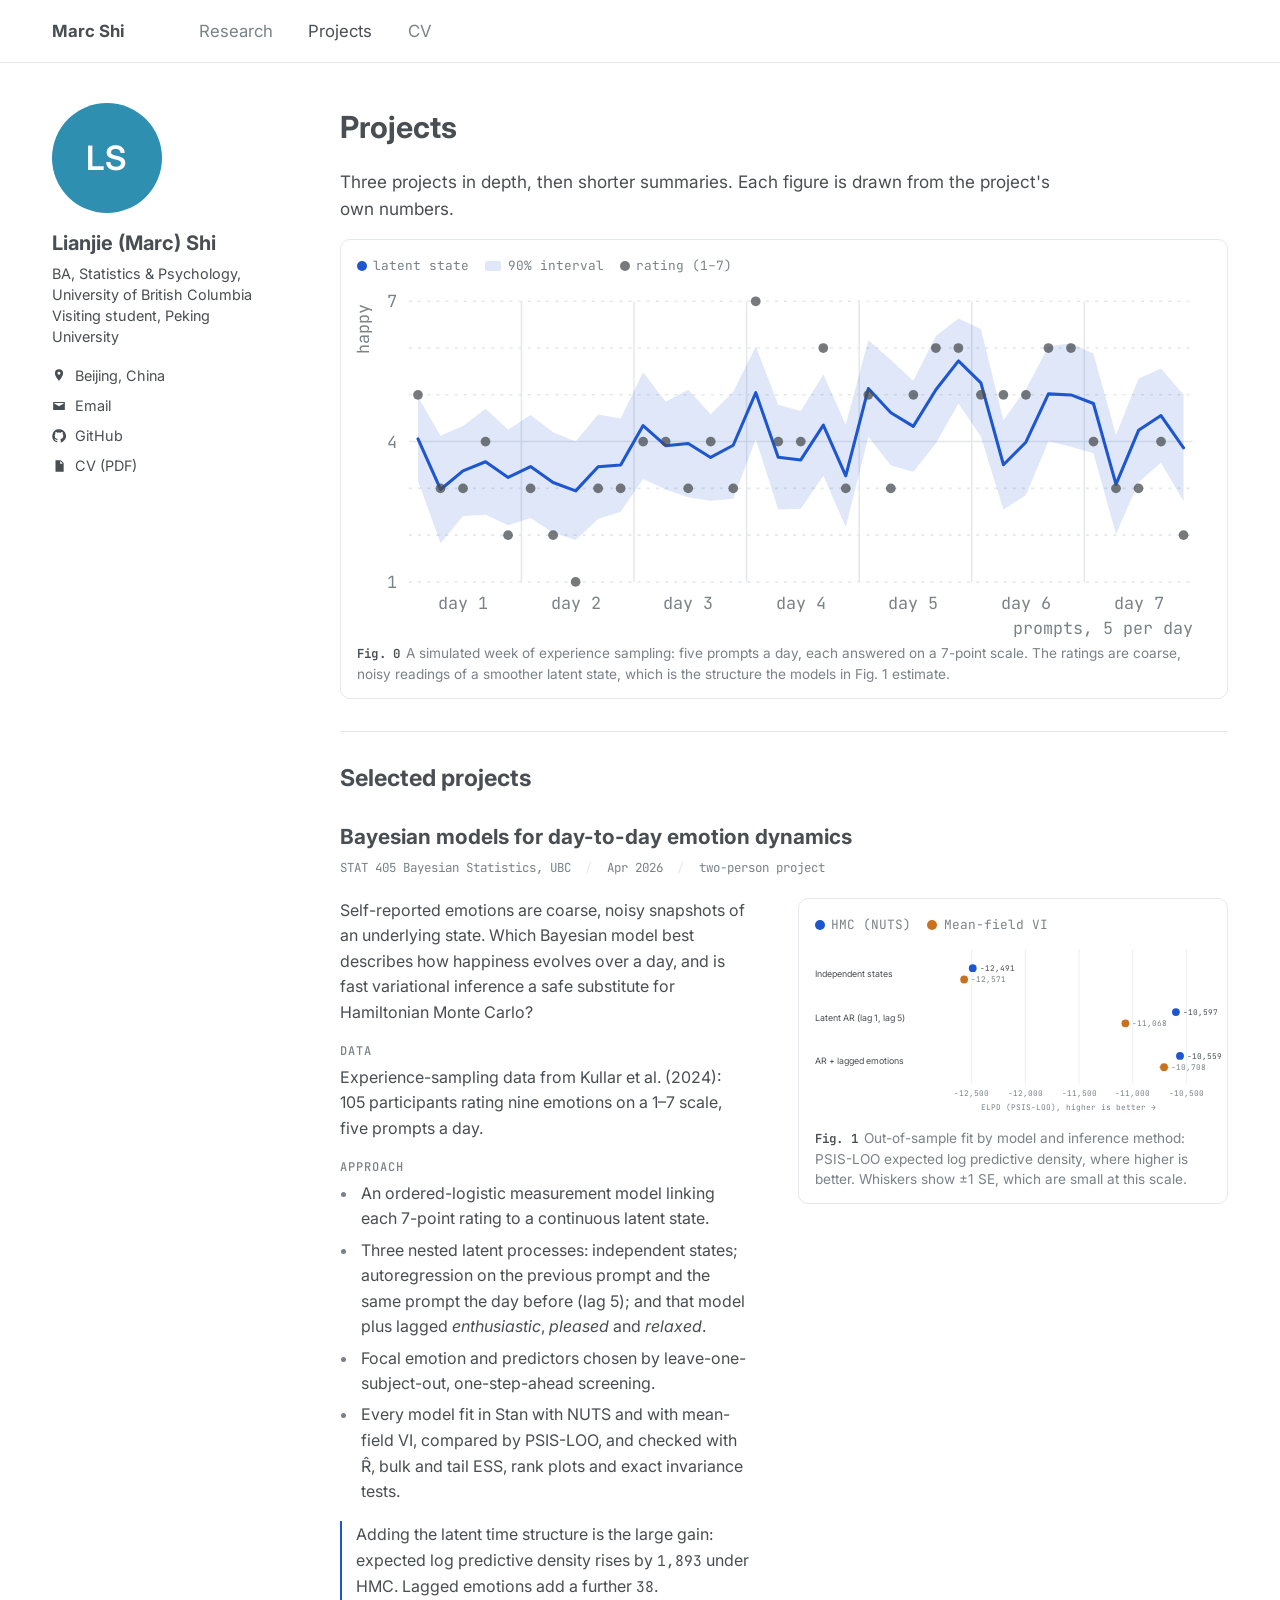
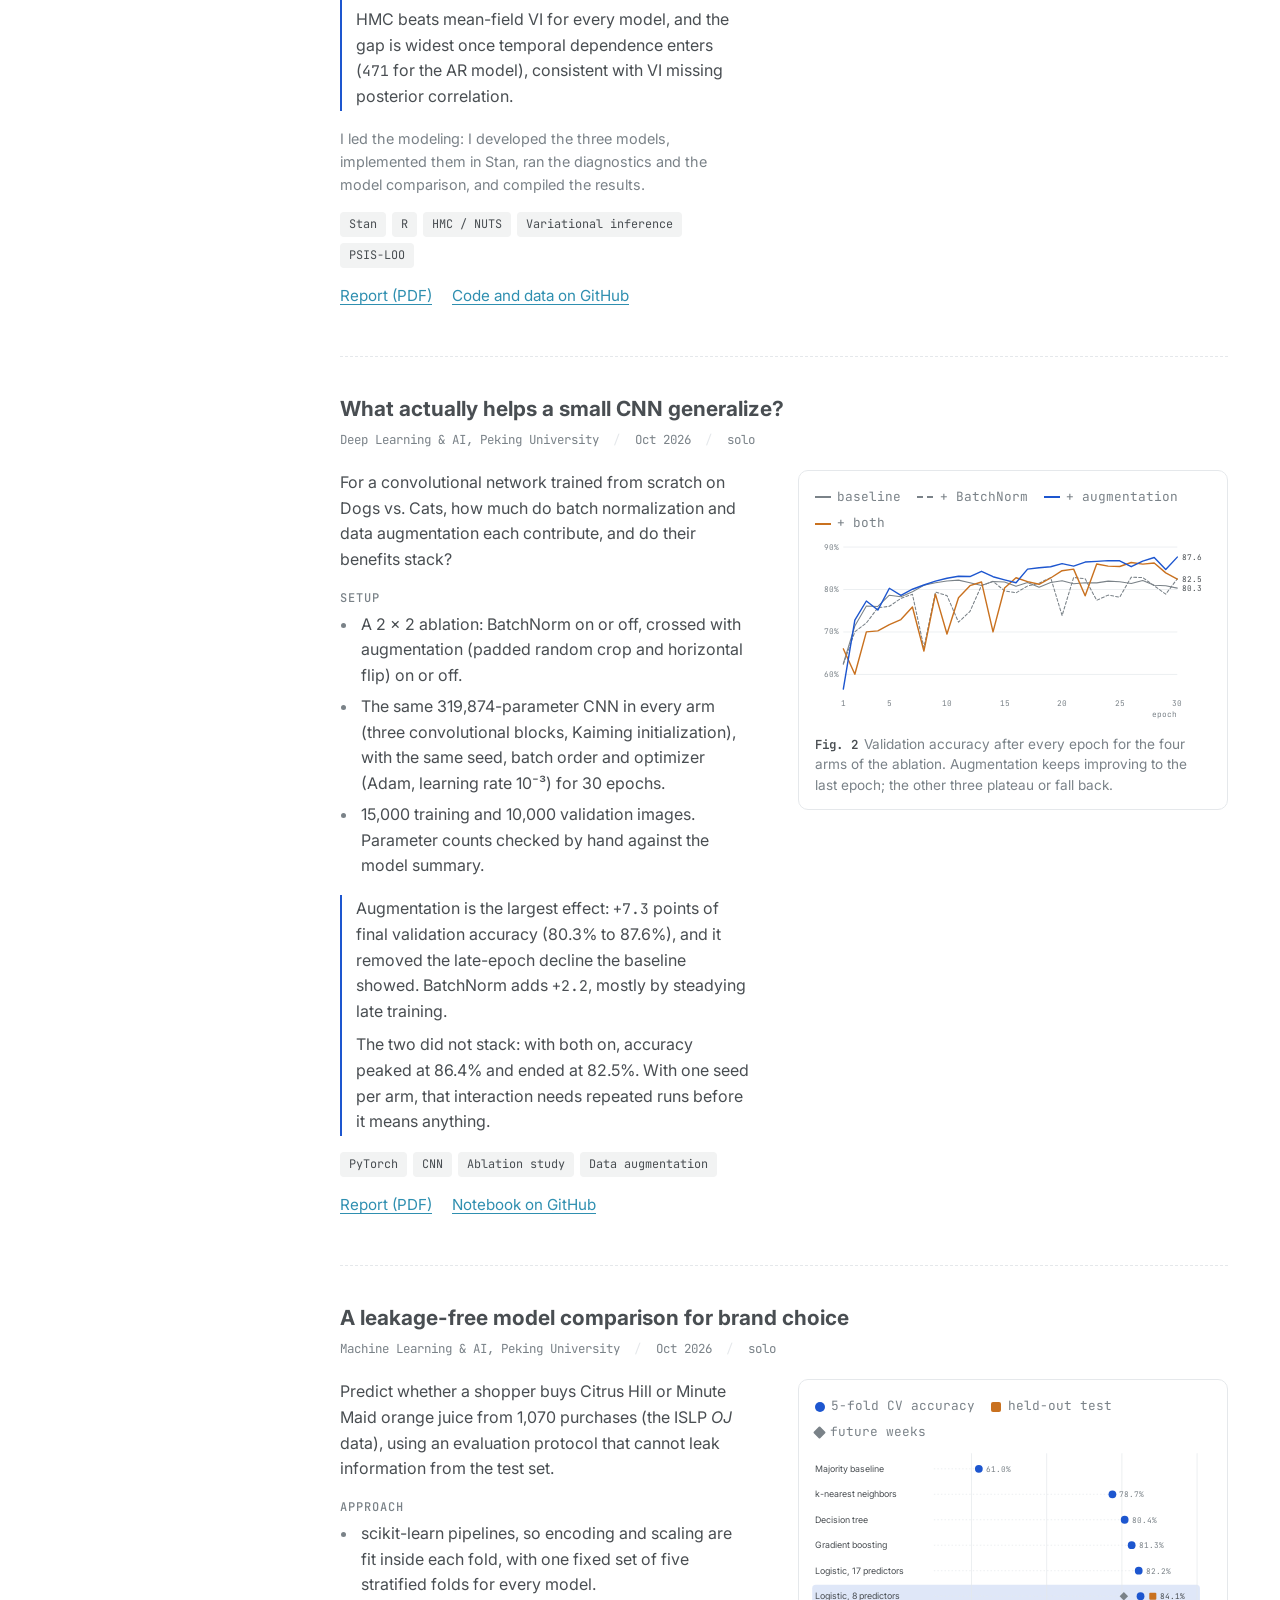
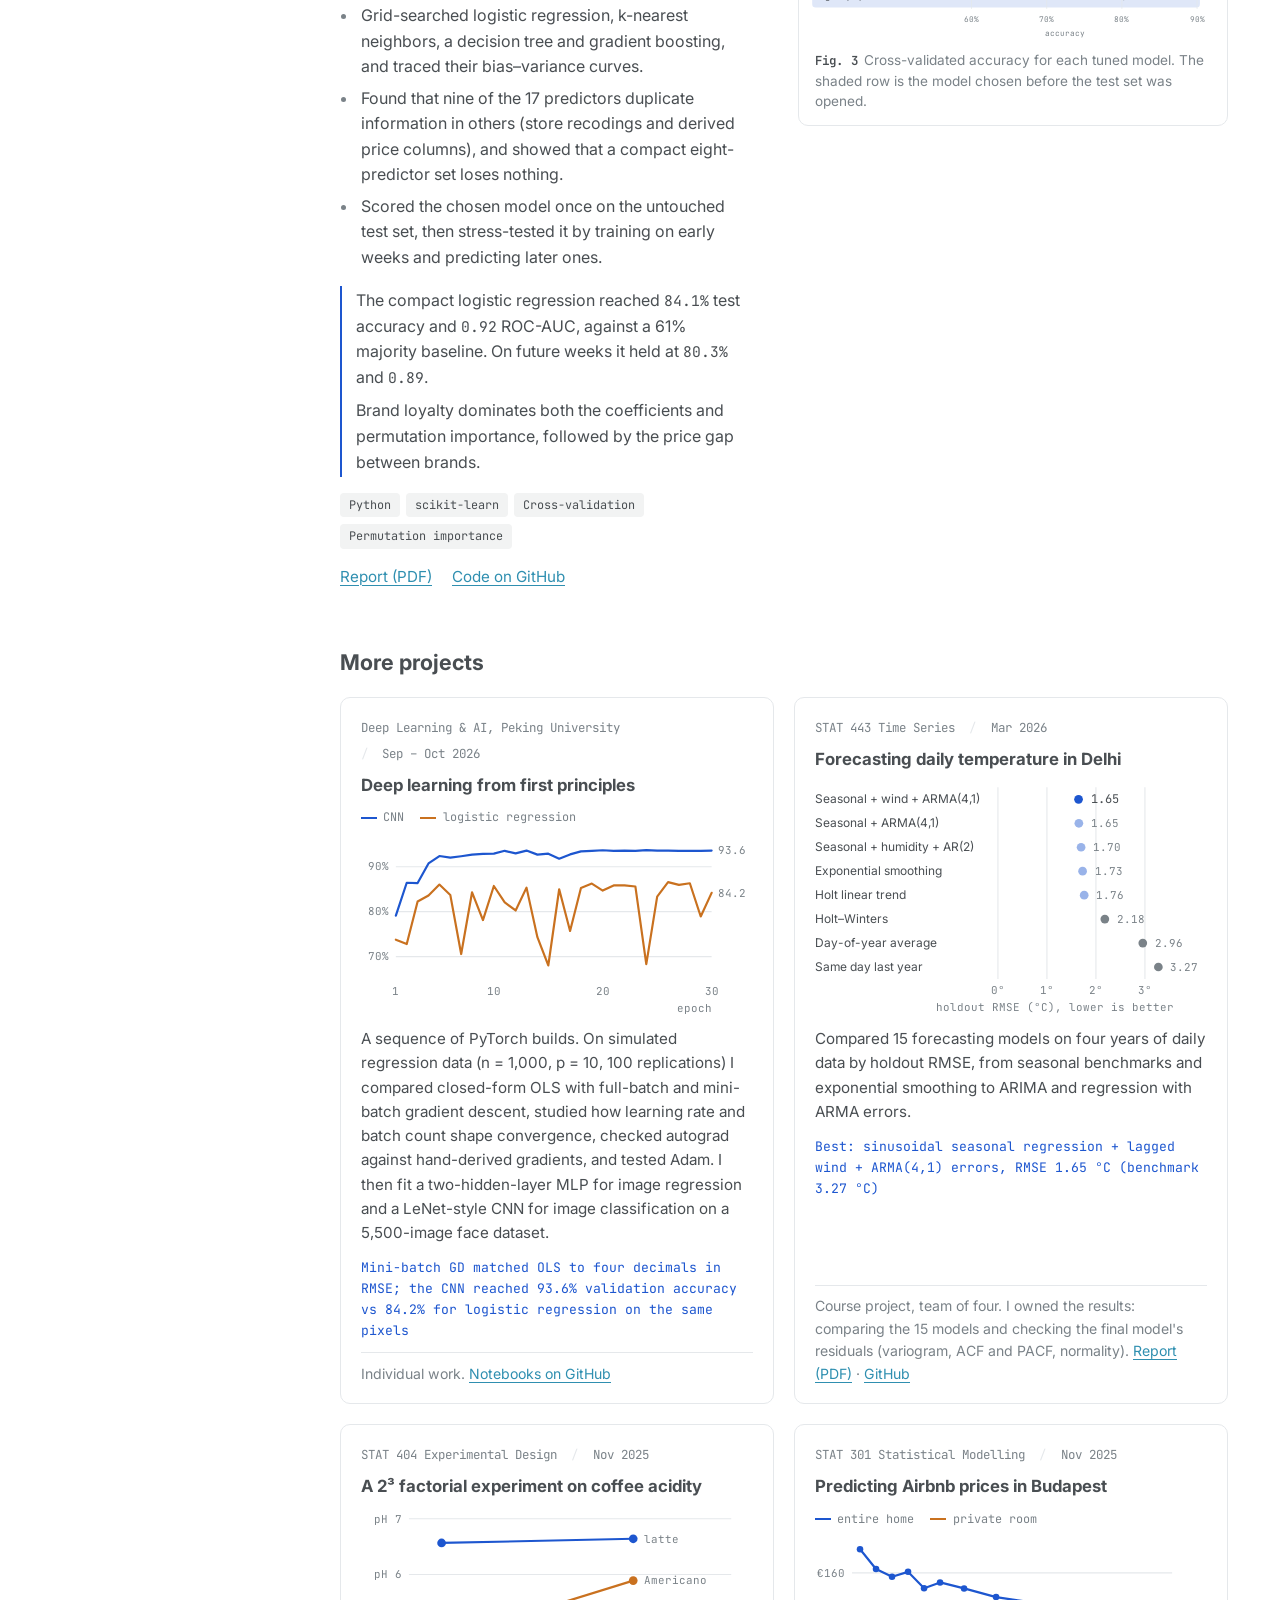
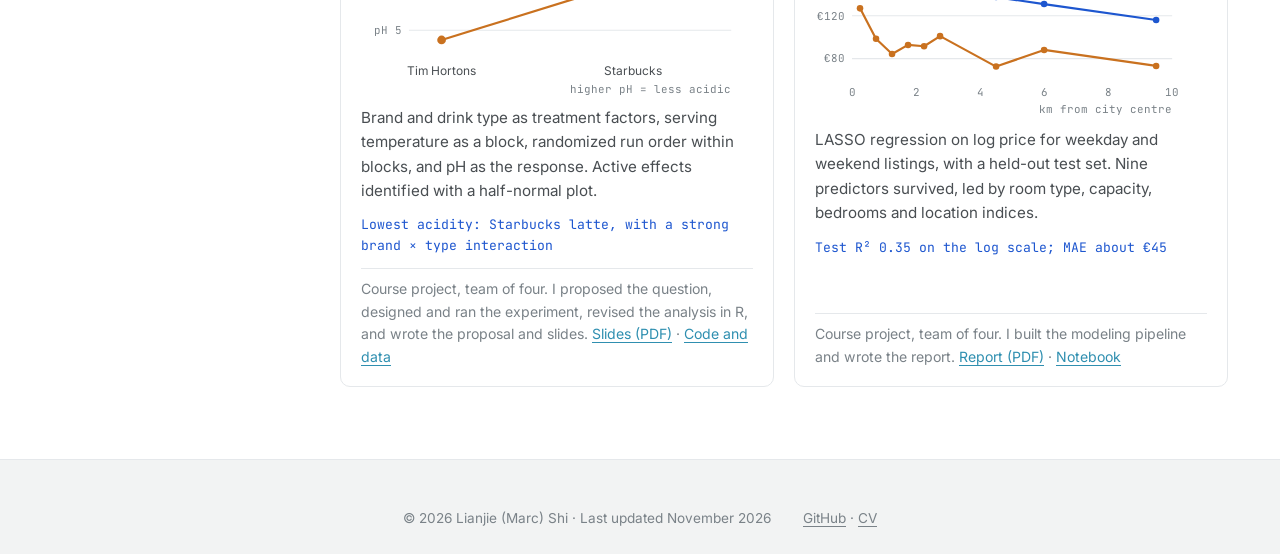
==== projects.html @ ced57802 "Restyle site: AcademicPages layout with sidebar, separate research and projects pages" ====
<!doctype html>
<html lang="en">
<head>
<meta charset="utf-8">
<meta name="viewport" content="width=device-width, initial-scale=1, viewport-fit=cover">
<title>Projects · Lianjie (Marc) Shi</title>
<meta name="description" content="Lianjie (Marc) Shi — statistics and psychology graduate (UBC). Bayesian and latent-variable models for noisy human data, time series, and machine learning.">
<link rel="preconnect" href="https://fonts.googleapis.com">
<link rel="preconnect" href="https://fonts.gstatic.com" crossorigin>
<link rel="stylesheet" href="https://fonts.googleapis.com/css2?family=Inter:wght@400;500;600;700&family=JetBrains+Mono:wght@400;500&display=swap">
<link rel="stylesheet" href="assets/style.css">
</head>
<body>
<header class="masthead"><div class="in"><a class="site" href="index.html">Marc Shi</a><nav aria-label="Pages"><a href="research.html">Research</a><a href="projects.html" aria-current="page">Projects</a><a href="Shi_Lianjie_CV.pdf">CV</a></nav></div></header>
<div class="layout">
  <aside class="sidebar" aria-label="About Marc">
      <div class="avatar" aria-hidden="true">LS</div>
      <p class="name">Lianjie (Marc) Shi</p>
      <p class="role">BA, Statistics &amp; Psychology, University of British Columbia<br>Visiting student, Peking University</p>
      <ul>
        <li><svg viewBox="0 0 24 24"><path d="M12 2a7 7 0 0 0-7 7c0 5.25 7 13 7 13s7-7.75 7-13a7 7 0 0 0-7-7zm0 9.5A2.5 2.5 0 1 1 12 6.5a2.5 2.5 0 0 1 0 5z"/></svg><span>Beijing, China</span></li>
        <li><svg viewBox="0 0 24 24"><path d="M2 5h20v14H2zm2 2v.5l8 5 8-5V7z"/></svg><a href="mailto:lianjie.marc.shi@outlook.com">Email</a></li>
        <li><svg viewBox="0 0 24 24"><path d="M12 .5a11.5 11.5 0 0 0-3.64 22.4c.58.1.79-.25.79-.56v-2c-3.2.7-3.88-1.38-3.88-1.38-.53-1.33-1.28-1.69-1.28-1.69-1.05-.72.08-.7.08-.7 1.16.08 1.77 1.19 1.77 1.19 1.03 1.76 2.7 1.25 3.36.96.1-.75.4-1.25.73-1.54-2.56-.29-5.25-1.28-5.25-5.68 0-1.26.45-2.28 1.19-3.09-.12-.29-.52-1.46.11-3.05 0 0 .97-.31 3.17 1.18a11 11 0 0 1 5.77 0c2.2-1.49 3.17-1.18 3.17-1.18.63 1.59.23 2.76.11 3.05.74.81 1.19 1.83 1.19 3.09 0 4.41-2.69 5.38-5.26 5.67.41.36.78 1.06.78 2.14v3.17c0 .31.21.67.8.56A11.5 11.5 0 0 0 12 .5z"/></svg><a href="https://github.com/Marclianjie" target="_blank" rel="noopener">GitHub</a></li>
        <li><svg viewBox="0 0 24 24"><path d="M6 2h9l5 5v15H6zm8 1.5V8h4.5zM8 12h8v1.5H8zm0 3h8v1.5H8zm0 3h5v1.5H8z"/></svg><a href="Shi_Lianjie_CV.pdf" target="_blank" rel="noopener">CV (PDF)</a></li>
      </ul>
    </aside>
  <main>
    <h1 class="page">Projects</h1>
    <div class="prose"><p>Three projects in depth, then shorter summaries. Each figure is drawn from the project's own numbers.</p></div>
    <figure class="fig" aria-labelledby="fig0-cap">
      <div class="legend" aria-hidden="true">
        <span><i class="sw a"></i>latent state</span>
        <span><i class="sw band"></i>90% interval</span>
        <span><i class="sw" style="background:var(--ink);opacity:.75"></i>rating (1–7)</span>
      </div>
      <svg id="fig0" viewBox="0 0 560 230" role="img" aria-label="Simulated latent emotion trajectory over seven days with five prompts per day, with ordinal ratings shown as dots."></svg>
      <figcaption id="fig0-cap"><b>Fig. 0</b>A simulated week of experience sampling: five prompts a day, each answered on a 7-point scale. The ratings are coarse, noisy readings of a smoother latent state, which is the structure the models in Fig. 1 estimate.</figcaption>
    </figure>
<section id="projects" aria-labelledby="projects-h">
    <div class="sec-head"><h2 id="projects-h">Selected projects</h2></div>

    <!-- Fig 1 -->
    <article class="plate" aria-labelledby="p1">
      <div class="plate-head">
        <h3 id="p1">Bayesian models for day-to-day emotion dynamics</h3>
        <div class="meta"><span>STAT 405 Bayesian Statistics, UBC</span><span>Apr 2026</span><span>two-person project</span></div>
      </div>
      <div class="plate-body">
        <div class="plate-text">
          <p>Self-reported emotions are coarse, noisy snapshots of an underlying state. Which Bayesian model best describes how happiness evolves over a day, and is fast variational inference a safe substitute for Hamiltonian Monte Carlo?</p>
          <div>
            <h4>Data</h4>
            <p>Experience-sampling data from Kullar et al. (2024): 105 participants rating nine emotions on a 1–7 scale, five prompts a day.</p>
          </div>
          <div>
            <h4>Approach</h4>
            <ul>
              <li>An ordered-logistic measurement model linking each 7-point rating to a continuous latent state.</li>
              <li>Three nested latent processes: independent states; autoregression on the previous prompt and the same prompt the day before (lag 5); and that model plus lagged <i>enthusiastic</i>, <i>pleased</i> and <i>relaxed</i>.</li>
              <li>Focal emotion and predictors chosen by leave-one-subject-out, one-step-ahead screening.</li>
              <li>Every model fit in Stan with NUTS and with mean-field VI, compared by PSIS-LOO, and checked with R̂, bulk and tail ESS, rank plots and exact invariance tests.</li>
            </ul>
          </div>
          <div class="finding">
            <p>Adding the latent time structure is the large gain: expected log predictive density rises by <span class="num">1,893</span> under HMC. Lagged emotions add a further <span class="num">38</span>.</p>
            <p>HMC beats mean-field VI for every model, and the gap is widest once temporal dependence enters (<span class="num">471</span> for the AR model), consistent with VI missing posterior correlation.</p>
          </div>
          <p class="small muted">I led the modeling: I developed the three models, implemented them in Stan, ran the diagnostics and the model comparison, and compiled the results.</p>
          <div class="tags"><span class="tag">Stan</span><span class="tag">R</span><span class="tag">HMC / NUTS</span><span class="tag">Variational inference</span><span class="tag">PSIS-LOO</span></div>
          <div class="plate-links"><a href="reports/bayesian-emotion-dynamics.pdf" target="_blank" rel="noopener">Report (PDF)</a><a href="https://github.com/Marclianjie/data-science-portfolio/tree/main/bayesian-emotion-dynamics" target="_blank" rel="noopener">Code and data on GitHub</a></div>
        </div>
        <figure class="fig" aria-labelledby="fig1-cap">
          <div class="legend" aria-hidden="true"><span><i class="sw a"></i>HMC (NUTS)</span><span><i class="sw b"></i>Mean-field VI</span></div>
          <svg id="fig1" viewBox="0 0 560 250" role="img" aria-label="Dot plot of ELPD for three models under HMC and VI."></svg>
          <figcaption id="fig1-cap"><b>Fig. 1</b>Out-of-sample fit by model and inference method: PSIS-LOO expected log predictive density, where higher is better. Whiskers show ±1 SE, which are small at this scale.</figcaption>
        </figure>
      </div>
    </article>

    <!-- Fig 2 -->
    <article class="plate" aria-labelledby="p2">
      <div class="plate-head">
        <h3 id="p2">What actually helps a small CNN generalize?</h3>
        <div class="meta"><span>Deep Learning &amp; AI, Peking University</span><span>Oct 2026</span><span>solo</span></div>
      </div>
      <div class="plate-body">
        <div class="plate-text">
          <p>For a convolutional network trained from scratch on Dogs vs. Cats, how much do batch normalization and data augmentation each contribute, and do their benefits stack?</p>
          <div>
            <h4>Setup</h4>
            <ul>
              <li>A 2 × 2 ablation: BatchNorm on or off, crossed with augmentation (padded random crop and horizontal flip) on or off.</li>
              <li>The same 319,874-parameter CNN in every arm (three convolutional blocks, Kaiming initialization), with the same seed, batch order and optimizer (Adam, learning rate 10⁻³) for 30 epochs.</li>
              <li>15,000 training and 10,000 validation images. Parameter counts checked by hand against the model summary.</li>
            </ul>
          </div>
          <div class="finding">
            <p>Augmentation is the largest effect: <span class="num">+7.3</span> points of final validation accuracy (80.3% to 87.6%), and it removed the late-epoch decline the baseline showed. BatchNorm adds <span class="num">+2.2</span>, mostly by steadying late training.</p>
            <p>The two did not stack: with both on, accuracy peaked at 86.4% and ended at 82.5%. With one seed per arm, that interaction needs repeated runs before it means anything.</p>
          </div>
          <div class="tags"><span class="tag">PyTorch</span><span class="tag">CNN</span><span class="tag">Ablation study</span><span class="tag">Data augmentation</span></div>
          <div class="plate-links"><a href="reports/cnn-ablation.pdf" target="_blank" rel="noopener">Report (PDF)</a><a href="https://github.com/Marclianjie/data-science-portfolio/tree/main/cnn-ablation-dogs-vs-cats" target="_blank" rel="noopener">Notebook on GitHub</a></div>
        </div>
        <figure class="fig" aria-labelledby="fig2-cap">
          <div class="legend" aria-hidden="true"><span><i class="sw ln m"></i>baseline</span><span><i class="sw ln md"></i>+ BatchNorm</span><span><i class="sw ln"></i>+ augmentation</span><span><i class="sw ln b"></i>+ both</span></div>
          <svg id="fig2" viewBox="0 0 560 260" role="img" aria-label="Validation accuracy by epoch for four CNN configurations over 30 epochs."></svg>
          <figcaption id="fig2-cap"><b>Fig. 2</b>Validation accuracy after every epoch for the four arms of the ablation. Augmentation keeps improving to the last epoch; the other three plateau or fall back.</figcaption>
        </figure>
      </div>
    </article>

    <!-- Fig 3 -->
    <article class="plate" aria-labelledby="p3">
      <div class="plate-head">
        <h3 id="p3">A leakage-free model comparison for brand choice</h3>
        <div class="meta"><span>Machine Learning &amp; AI, Peking University</span><span>Oct 2026</span><span>solo</span></div>
      </div>
      <div class="plate-body">
        <div class="plate-text">
          <p>Predict whether a shopper buys Citrus Hill or Minute Maid orange juice from 1,070 purchases (the ISLP <i>OJ</i> data), using an evaluation protocol that cannot leak information from the test set.</p>
          <div>
            <h4>Approach</h4>
            <ul>
              <li>scikit-learn pipelines, so encoding and scaling are fit inside each fold, with one fixed set of five stratified folds for every model.</li>
              <li>Grid-searched logistic regression, k-nearest neighbors, a decision tree and gradient boosting, and traced their bias–variance curves.</li>
              <li>Found that nine of the 17 predictors duplicate information in others (store recodings and derived price columns), and showed that a compact eight-predictor set loses nothing.</li>
              <li>Scored the chosen model once on the untouched test set, then stress-tested it by training on early weeks and predicting later ones.</li>
            </ul>
          </div>
          <div class="finding">
            <p>The compact logistic regression reached <span class="num">84.1%</span> test accuracy and <span class="num">0.92</span> ROC-AUC, against a 61% majority baseline. On future weeks it held at <span class="num">80.3%</span> and <span class="num">0.89</span>.</p>
            <p>Brand loyalty dominates both the coefficients and permutation importance, followed by the price gap between brands.</p>
          </div>
          <div class="tags"><span class="tag">Python</span><span class="tag">scikit-learn</span><span class="tag">Cross-validation</span><span class="tag">Permutation importance</span></div>
          <div class="plate-links"><a href="reports/oj-brand-choice-report.pdf" target="_blank" rel="noopener">Report (PDF)</a><a href="https://github.com/Marclianjie/data-science-portfolio/tree/main/oj-brand-choice" target="_blank" rel="noopener">Code on GitHub</a></div>
        </div>
        <figure class="fig" aria-labelledby="fig3-cap">
          <div class="legend" aria-hidden="true"><span><i class="sw a"></i>5-fold CV accuracy</span><span><i class="sw sq"></i>held-out test</span><span><i class="sw dia"></i>future weeks</span></div>
          <svg id="fig3" viewBox="0 0 560 270" role="img" aria-label="Cross-validated accuracy of six models with test and future-week accuracy for the selected model."></svg>
          <figcaption id="fig3-cap"><b>Fig. 3</b>Cross-validated accuracy for each tuned model. The shaded row is the model chosen before the test set was opened.</figcaption>
        </figure>
      </div>
    </article>

    <h3 style="font-size:1.35rem;margin:0.5rem 0 1.1rem">More projects</h3>
    <div class="cards">
      <article class="card">
        <div class="meta" style="margin-top:0"><span>Deep Learning &amp; AI, Peking University</span><span>Sep – Oct 2026</span></div>
        <h3>Deep learning from first principles</h3>
        <figure aria-label="Validation accuracy by epoch: CNN versus logistic regression">
          <div class="legend" aria-hidden="true"><span><i class="sw ln"></i>CNN</span><span><i class="sw ln b"></i>logistic regression</span></div>
          <svg id="mini-dl" viewBox="0 0 360 170" role="img" aria-label="CNN validation accuracy rises to about 93.6 percent; logistic regression fluctuates around 80 to 86 percent."></svg>
        </figure>
        <p>A sequence of PyTorch builds. On simulated regression data (n = 1,000, p = 10, 100 replications) I compared closed-form OLS with full-batch and mini-batch gradient descent, studied how learning rate and batch count shape convergence, checked autograd against hand-derived gradients, and tested Adam. I then fit a two-hidden-layer MLP for image regression and a LeNet-style CNN for image classification on a 5,500-image face dataset.</p>
        <p class="stat">Mini-batch GD matched OLS to four decimals in RMSE; the CNN reached 93.6% validation accuracy vs 84.2% for logistic regression on the same pixels</p>
        <p class="role">Individual work. <a href="https://github.com/Marclianjie/data-science-portfolio/tree/main/deep-learning-foundations" target="_blank" rel="noopener">Notebooks on GitHub</a></p>
      </article>
      <article class="card">
        <div class="meta" style="margin-top:0"><span>STAT 443 Time Series</span><span>Mar 2026</span></div>
        <h3>Forecasting daily temperature in Delhi</h3>
        <figure aria-label="Holdout RMSE by forecasting model">
          <svg id="mini-delhi" viewBox="0 0 360 214" role="img" aria-label="Holdout RMSE for eight of the fifteen models, from 1.65 for the best seasonal regression to 3.27 for the same-day-last-year benchmark."></svg>
        </figure>
        <p>Compared 15 forecasting models on four years of daily data by holdout RMSE, from seasonal benchmarks and exponential smoothing to ARIMA and regression with ARMA errors.</p>
        <p class="stat">Best: sinusoidal seasonal regression + lagged wind + ARMA(4,1) errors, RMSE 1.65 °C (benchmark 3.27 °C)</p>
        <p class="role">Course project, team of four. I owned the results: comparing the 15 models and checking the final model's residuals (variogram, ACF and PACF, normality). <a href="reports/delhi-temperature-forecasting.pdf" target="_blank" rel="noopener">Report (PDF)</a> · <a href="https://github.com/Marclianjie/data-science-portfolio/tree/main/delhi-temperature-forecasting" target="_blank" rel="noopener">GitHub</a></p>
      </article>
      <article class="card">
        <div class="meta" style="margin-top:0"><span>STAT 404 Experimental Design</span><span>Nov 2025</span></div>
        <h3>A 2³ factorial experiment on coffee acidity</h3>
        <figure aria-label="Interaction plot of mean pH by brand and drink type">
          <svg id="mini-coffee" viewBox="0 0 360 170" role="img" aria-label="Latte pH is high for both brands; Americano pH rises from 4.8 at Tim Hortons to 5.9 at Starbucks."></svg>
        </figure>
        <p>Brand and drink type as treatment factors, serving temperature as a block, randomized run order within blocks, and pH as the response. Active effects identified with a half-normal plot.</p>
        <p class="stat">Lowest acidity: Starbucks latte, with a strong brand × type interaction</p>
        <p class="role">Course project, team of four. I proposed the question, designed and ran the experiment, revised the analysis in R, and wrote the proposal and slides. <a href="reports/coffee-acidity-slides.pdf" target="_blank" rel="noopener">Slides (PDF)</a> · <a href="https://github.com/Marclianjie/data-science-portfolio/tree/main/coffee-acidity-factorial" target="_blank" rel="noopener">Code and data</a></p>
      </article>
      <article class="card">
        <div class="meta" style="margin-top:0"><span>STAT 301 Statistical Modelling</span><span>Nov 2025</span></div>
        <h3>Predicting Airbnb prices in Budapest</h3>
        <figure aria-label="Median listing price by distance from the city centre">
          <div class="legend" aria-hidden="true"><span><i class="sw ln"></i>entire home</span><span><i class="sw ln b"></i>private room</span></div>
          <svg id="mini-airbnb" viewBox="0 0 360 170" role="img" aria-label="Median price falls from about 182 euros near the centre to about 116 euros 7 to 12 km out for entire homes, and from about 127 to 73 euros for private rooms."></svg>
        </figure>
        <p>LASSO regression on log price for weekday and weekend listings, with a held-out test set. Nine predictors survived, led by room type, capacity, bedrooms and location indices.</p>
        <p class="stat">Test R² 0.35 on the log scale; MAE about €45</p>
        <p class="role">Course project, team of four. I built the modeling pipeline and wrote the report. <a href="reports/airbnb-budapest.pdf" target="_blank" rel="noopener">Report (PDF)</a> · <a href="https://github.com/Marclianjie/data-science-portfolio/tree/main/airbnb-budapest-lasso" target="_blank" rel="noopener">Notebook</a></p>
      </article>
    </div>
  </section>
  </main>
</div>
<footer class="site-footer"><div class="in"><span>© 2026 Lianjie (Marc) Shi · Last updated November 2026</span><span><a href="https://github.com/Marclianjie" target="_blank" rel="noopener">GitHub</a> · <a href="Shi_Lianjie_CV.pdf" target="_blank" rel="noopener">CV</a></span></div></footer>
<script src="assets/figs.js"></script>
</body>
</html>
---- assets/style.css ----
/* Layout: a single reading column (~44rem) like a paper; featured projects are wider "figure plates" — text beside a figure drawn from the project's own numbers, captioned Fig. 1–3. */
:root {
  color-scheme: light;
  --bg: #f4f6f9;
  --surface: #ffffff;
  --ink: #13202c;
  --muted: #566577;
  --rule: #d6dde6;
  --accent: #1d56cf;      /* primary series: HMC, final accuracy, CV */
  --accent-2: #c9711f;    /* secondary series: VI, best epoch, test */
  --accent-soft: rgba(29, 86, 207, 0.14);
  --chip: #e8edf5;
  --font-display: "Newsreader", "Iowan Old Style", "Palatino Linotype", Georgia, serif;
  --font-body: "Public Sans", "Segoe UI", system-ui, -apple-system, sans-serif;
  --font-mono: "JetBrains Mono", ui-monospace, "SF Mono", Menlo, Consolas, monospace;
  --col: 44rem;
  --wide: 70rem;
}
@media (prefers-color-scheme: dark) {
  :root:not([data-theme="light"]) {
    --bg: #0e141b; --surface: #141c26; --ink: #e4e9ef; --muted: #96a4b4; --rule: #243142;
    --accent: #79a2ff; --accent-2: #f0a75e; --accent-soft: rgba(121, 162, 255, 0.18); --chip: #1c2633;
    color-scheme: dark;
  }
}
:root[data-theme="dark"] {
  --bg: #0e141b; --surface: #141c26; --ink: #e4e9ef; --muted: #96a4b4; --rule: #243142;
  --accent: #79a2ff; --accent-2: #f0a75e; --accent-soft: rgba(121, 162, 255, 0.18); --chip: #1c2633;
  color-scheme: dark;
}

* { box-sizing: border-box; }
html { -webkit-text-size-adjust: 100%; scroll-behavior: smooth; }
@media (prefers-reduced-motion: reduce) { html { scroll-behavior: auto; } }
body {
  margin: 0;
  background: var(--bg);
  color: var(--ink);
  font-family: var(--font-body);
  font-size: 1.0625rem;
  line-height: 1.6;
  padding-left: max(16px, env(safe-area-inset-left, 0px));
  padding-right: max(16px, env(safe-area-inset-right, 0px));
  padding-block: 0 3rem;
}
a { color: var(--accent); text-decoration-thickness: 1px; text-underline-offset: 3px; }
a:hover { text-decoration-thickness: 2px; }
:focus-visible { outline: 2px solid var(--accent); outline-offset: 3px; border-radius: 3px; }
h1, h2, h3 { font-family: var(--font-display); font-weight: 500; text-wrap: balance; margin: 0; letter-spacing: -0.01em; }
p { margin: 0; }
.wrap { max-width: var(--wide); margin-inline: auto; }
.col { max-width: var(--col); }

/* top bar */
.topbar { display: flex; flex-wrap: wrap; gap: 0.5rem 1.5rem; align-items: baseline; justify-content: space-between; padding-block: 1.25rem; border-bottom: 1px solid var(--rule); }
.topbar .mark { font-family: var(--font-display); font-size: 1.15rem; font-weight: 600; color: var(--ink); text-decoration: none; }
.topbar nav { display: flex; flex-wrap: wrap; gap: 0.25rem 1.25rem; }
.topbar nav a { color: var(--muted); text-decoration: none; font-size: 0.9375rem; }
.topbar nav a:hover { color: var(--ink); }

/* hero */
.hero { display: grid; grid-template-columns: minmax(0, 1.1fr) minmax(0, 1fr); gap: 2.5rem 3.5rem; align-items: center; padding-block: 3.5rem 3rem; }
.eyebrow { font-family: var(--font-mono); font-size: 0.78rem; letter-spacing: 0.06em; text-transform: uppercase; color: var(--muted); }
.hero h1 { font-size: clamp(2.5rem, 5.5vw, 3.6rem); line-height: 1.05; margin-block: 0.6rem 1.1rem; font-weight: 500; }
.lede { font-size: 1.15rem; line-height: 1.6; max-width: 36rem; }
.note { margin-top: 1rem; color: var(--muted); font-size: 0.95rem; }
.links { display: flex; flex-wrap: wrap; gap: 0.6rem; margin-top: 1.6rem; align-items: center; }
.btn { display: inline-flex; align-items: center; gap: 0.45rem; padding: 0.5rem 0.9rem; border: 1px solid var(--rule); border-radius: 999px; background: var(--surface); color: var(--ink); text-decoration: none; font-size: 0.9375rem; font-weight: 500; cursor: pointer; font-family: var(--font-body); }
.btn:hover { border-color: var(--accent); color: var(--accent); }
.btn.primary { background: var(--ink); border-color: var(--ink); color: var(--bg); }
.btn.primary:hover { background: var(--accent); border-color: var(--accent); color: #fff; }
.email { display: inline-flex; align-items: center; gap: 0.5rem; flex-wrap: wrap; }
.email code { font-family: var(--font-mono); font-size: 0.85rem; color: var(--ink); user-select: all; }
.copy-state { font-size: 0.8rem; color: var(--muted); min-width: 3.5rem; }

figure { margin: 0; }
.fig { background: var(--surface); border: 1px solid var(--rule); border-radius: 10px; padding: 1rem 1rem 0.85rem; min-width: 0; }
.fig svg { display: block; width: 100%; height: auto; overflow: visible; }
figcaption { font-size: 0.85rem; line-height: 1.5; color: var(--muted); margin-top: 0.6rem; }
figcaption b { color: var(--ink); font-weight: 600; font-family: var(--font-mono); font-size: 0.78rem; letter-spacing: 0.02em; margin-right: 0.35rem; }
.legend { display: flex; flex-wrap: wrap; gap: 0.35rem 1rem; font-size: 0.8rem; color: var(--muted); margin-bottom: 0.4rem; font-family: var(--font-mono); }
.legend span { display: inline-flex; align-items: center; gap: 0.4rem; }
.sw { width: 10px; height: 10px; border-radius: 50%; display: inline-block; }
.sw.a { background: var(--accent); }
.sw.b { background: var(--accent-2); }
.sw.ring { background: transparent; border: 2px solid var(--accent-2); }
.sw.sq { border-radius: 2px; background: var(--accent-2); }
.sw.dia { border-radius: 1px; background: var(--muted); transform: rotate(45deg); width: 9px; height: 9px; }
.sw.band { border-radius: 2px; background: var(--accent-soft); width: 16px; }
.sw.ln { width: 16px; height: 0; border-radius: 0; border-top: 2px solid var(--accent); }
.sw.ln.b { background: none; border-top-color: var(--accent-2); }
.sw.ln.m { border-top-color: var(--muted); }
.sw.ln.md { border-top: 2px dashed var(--muted); }
.card figure { margin: 0.1rem 0 0; }
.card svg { display: block; width: 100%; height: auto; overflow: visible; }
.card .legend { margin-bottom: 0.2rem; font-size: 0.74rem; }
.ln-b { stroke: var(--accent-2); fill: none; stroke-width: 2; }
.ln-mute { stroke: var(--muted); fill: none; stroke-width: 1.5; }
.ln-mute-d { stroke: var(--muted); fill: none; stroke-width: 1.5; stroke-dasharray: 4 3; }
.t-s { fill: var(--muted); font-family: var(--font-mono); font-size: 10px; }
.t-ink-s { fill: var(--ink); font-family: var(--font-body); font-size: 11px; }

/* svg text and marks (theme tokens) */
.t { fill: var(--muted); font-family: var(--font-mono); font-size: 11px; }
.t-ink { fill: var(--ink); font-family: var(--font-body); font-size: 12.5px; }
.t-val { fill: var(--ink); font-family: var(--font-mono); font-size: 11px; }
.grid { stroke: var(--rule); stroke-width: 1; }
.axis { stroke: var(--muted); stroke-width: 1; }
.m-a { fill: var(--accent); }
.m-b { fill: var(--accent-2); }
.m-ring { fill: var(--surface); stroke: var(--accent-2); stroke-width: 2; }
.m-dia { fill: var(--muted); }
.m-sel { fill: var(--accent-soft); }
.m-sel2 { fill: var(--accent); opacity: 0.45; }
.ln-a { stroke: var(--accent); fill: none; stroke-width: 2; }
.ln-m { stroke: var(--muted); stroke-width: 1.5; }
.ln-whisk-a { stroke: var(--accent); stroke-width: 1.5; }
.ln-whisk-b { stroke: var(--accent-2); stroke-width: 1.5; }
.band { fill: var(--accent-soft); stroke: none; }
.obs { fill: var(--ink); opacity: 0.75; }

/* sections */
section { padding-block: 3.25rem 0.5rem; }
.sec-head { display: flex; align-items: baseline; gap: 1rem; flex-wrap: wrap; margin-bottom: 1.75rem; border-top: 1px solid var(--rule); padding-top: 1.75rem; }
.sec-head h2 { font-size: 1.9rem; }
.sec-head p { color: var(--muted); font-size: 0.95rem; }

.interests { display: grid; grid-template-columns: repeat(3, minmax(0, 1fr)); gap: 1.25rem 2rem; }
.interests div { min-width: 0; }
.interests h3 { font-size: 1.2rem; margin-bottom: 0.35rem; }
.interests p { color: var(--muted); font-size: 0.975rem; }

/* figure plates */
.plate { padding-block: 0 3rem; }
.plate + .plate { border-top: 1px dashed var(--rule); padding-top: 2.5rem; }
.plate-head { margin-bottom: 1.25rem; max-width: var(--col); }
.plate-head h3 { font-size: 1.6rem; line-height: 1.2; }
.meta { display: flex; flex-wrap: wrap; gap: 0.35rem 0.9rem; margin-top: 0.5rem; font-family: var(--font-mono); font-size: 0.78rem; color: var(--muted); }
.meta span + span::before { content: "/"; margin-right: 0.9rem; color: var(--rule); }
.plate-body { display: grid; grid-template-columns: minmax(0, 1fr) minmax(0, 1.05fr); gap: 2rem 3rem; align-items: start; }
.plate-text { min-width: 0; display: grid; gap: 1rem; }
.plate-text h4 { margin: 0 0 0.25rem; font-family: var(--font-mono); font-size: 0.75rem; font-weight: 500; letter-spacing: 0.08em; text-transform: uppercase; color: var(--muted); }
.plate-text ul { margin: 0; padding-left: 1.1rem; display: grid; gap: 0.35rem; }
.plate-text li { padding-left: 0.2rem; }
.plate-text li::marker { color: var(--muted); }
.finding { border-left: 2px solid var(--accent); padding: 0.1rem 0 0.1rem 0.9rem; }
.finding p + p { margin-top: 0.5rem; }
.tags { display: flex; flex-wrap: wrap; gap: 0.4rem; }
.tag { font-family: var(--font-mono); font-size: 0.74rem; background: var(--chip); color: var(--ink); padding: 0.18rem 0.55rem; border-radius: 4px; }
.plate-links { display: flex; flex-wrap: wrap; gap: 0.5rem 1.25rem; font-size: 0.95rem; align-items: center; }
.muted { color: var(--muted); }
.small { font-size: 0.9rem; }
.num { font-family: var(--font-mono); font-variant-numeric: tabular-nums; font-size: 0.92em; }

/* compact project cards */
.cards { display: grid; grid-template-columns: repeat(2, minmax(0, 1fr)); gap: 1.25rem; }
.card { background: var(--surface); border: 1px solid var(--rule); border-radius: 10px; padding: 1.25rem 1.25rem 1.1rem; display: flex; flex-direction: column; gap: 0.7rem; min-width: 0; }
.card h3 { font-size: 1.22rem; line-height: 1.25; }
.card p { font-size: 0.95rem; color: var(--ink); }
.card .stat { font-family: var(--font-mono); font-size: 0.82rem; color: var(--accent); }
.card .role { font-size: 0.88rem; color: var(--muted); margin-top: auto; padding-top: 0.6rem; border-top: 1px solid var(--rule); }

/* CV-style lists */
.entries { display: grid; gap: 1.6rem; max-width: 52rem; }
.entry { display: grid; grid-template-columns: 9.5rem minmax(0, 1fr); gap: 0.25rem 1.75rem; }
.entry .when { font-family: var(--font-mono); font-size: 0.8rem; color: var(--muted); padding-top: 0.3rem; font-variant-numeric: tabular-nums; }
.entry h3 { font-size: 1.2rem; line-height: 1.3; }
.entry .where { color: var(--muted); font-size: 0.95rem; margin-top: 0.15rem; }
.entry p.desc { margin-top: 0.45rem; }
.pubs { display: grid; gap: 1.1rem; max-width: 52rem; padding: 0; margin: 0; list-style: none; }
.pubs li { display: grid; grid-template-columns: 5.5rem minmax(0, 1fr); gap: 0.25rem 1.5rem; }
.pubs .kind { font-family: var(--font-mono); font-size: 0.75rem; text-transform: uppercase; letter-spacing: 0.06em; color: var(--muted); padding-top: 0.25rem; }
.pubs .me { font-weight: 600; }
.pubs em { font-style: italic; }
.two { display: grid; grid-template-columns: repeat(2, minmax(0, 1fr)); gap: 2rem 3rem; max-width: 60rem; }
.two > div { min-width: 0; }
.two h3 { font-size: 1.2rem; margin-bottom: 0.5rem; }
.plain { margin: 0; padding-left: 1.1rem; display: grid; gap: 0.3rem; }
.skills { display: grid; gap: 0.55rem; }
.skills div { display: grid; grid-template-columns: 6.5rem minmax(0, 1fr); gap: 1rem; }
.skills dt { font-family: var(--font-mono); font-size: 0.82rem; color: var(--muted); padding-top: 0.15rem; }
.skills dd { margin: 0; }

footer { margin-top: 3.5rem; padding-top: 1.5rem; border-top: 1px solid var(--rule); display: flex; flex-wrap: wrap; justify-content: space-between; gap: 0.75rem 2rem; color: var(--muted); font-size: 0.9rem; }

@media (min-width: 901px) {
  .plate-body > .fig { position: sticky; top: calc(env(safe-area-inset-top, 0px) + 1.25rem); }
}
@media (max-width: 900px) {
  .hero { grid-template-columns: minmax(0, 1fr); padding-block: 2.5rem 2rem; }
  .plate-body { grid-template-columns: minmax(0, 1fr); }
  .interests { grid-template-columns: minmax(0, 1fr); }
  .cards { grid-template-columns: minmax(0, 1fr); }
  .two { grid-template-columns: minmax(0, 1fr); }
}
@media (max-width: 560px) {
  .entry, .pubs li { grid-template-columns: minmax(0, 1fr); }
  .entry .when, .pubs .kind { padding-top: 0; }
  .skills div { grid-template-columns: minmax(0, 1fr); gap: 0.1rem; }
  .sec-head h2 { font-size: 1.6rem; }
  .plate-head h3 { font-size: 1.4rem; }
}

/* ===== AcademicPages-style frame (after licong-lin.github.io) ===== */
:root{ --font-body:"Inter",-apple-system,"Segoe UI",system-ui,sans-serif; --font-display:"Inter",-apple-system,"Segoe UI",system-ui,sans-serif;
  --bg:#ffffff; --surface:#ffffff; --ink:#494e52; --muted:#7a8288; --rule:#e5e8eb; --link:#2f8fb0; --chip:#f2f3f3; --col:46rem; --wide:76rem;}
@media (prefers-color-scheme: dark){ :root:not([data-theme="light"]){ --bg:#121417; --surface:#181b1f; --ink:#d6dade; --muted:#9aa3ab; --rule:#2a2f35; --link:#6cc3dc; --chip:#22262b; } }
:root[data-theme="dark"]{ --bg:#121417; --surface:#181b1f; --ink:#d6dade; --muted:#9aa3ab; --rule:#2a2f35; --link:#6cc3dc; --chip:#22262b; }
body{ font-size:1rem; line-height:1.6; padding:0; }
a{ color:var(--link); }
h1,h2,h3{ font-weight:700; letter-spacing:0; }
.masthead{ border-bottom:1px solid var(--rule); background:var(--bg); position:sticky; top:0; z-index:5; }
.masthead .in{ max-width:var(--wide); margin:0 auto; padding:1.1rem max(16px,1.25rem); display:flex; flex-wrap:wrap; gap:.4rem 2.2rem; align-items:baseline; }
.masthead .site{ font-weight:700; color:var(--ink); text-decoration:none; font-size:1.05rem; margin-right:2.5rem; }
.masthead nav{ display:flex; flex-wrap:wrap; gap:.4rem 2.2rem; }
.masthead nav a{ color:var(--muted); text-decoration:none; font-size:1.05rem; }
.masthead nav a:hover,.masthead nav a[aria-current="page"]{ color:var(--ink); }
.layout{ max-width:var(--wide); margin:0 auto; padding:2.5rem max(16px,1.25rem) 0; display:grid; grid-template-columns:14rem minmax(0,1fr); gap:2.5rem 4rem; }
.sidebar{ position:sticky; top:5.5rem; align-self:start; font-size:.9rem; }
.sidebar .name{ font-size:1.25rem; font-weight:700; color:var(--ink); margin:0 0 .3rem; }
.sidebar .role{ color:var(--ink); margin-bottom:1rem; line-height:1.45; }
.sidebar ul{ list-style:none; margin:0; padding:0; display:grid; gap:.45rem; }
.sidebar li{ display:flex; gap:.55rem; align-items:center; color:var(--ink); }
.sidebar li svg{ width:14px; height:14px; flex:none; fill:currentColor; }
.sidebar a{ color:var(--ink); text-decoration:none; }
.sidebar a:hover{ color:var(--link); text-decoration:underline; }
main{ min-width:0; }
main h1.page{ font-size:1.9rem; margin:0 0 1rem; }
main h2.sub{ font-size:1.45rem; margin:2.4rem 0 .9rem; padding-top:1.6rem; border-top:1px solid var(--rule); }
.prose p{ font-size:1.075rem; margin:0 0 1rem; max-width:var(--col); }
.prose ul{ max-width:var(--col); padding-left:1.2rem; margin:0 0 1rem; display:grid; gap:.5rem; font-size:1.02rem; }
.paper{ margin:0 0 1.1rem; max-width:52rem; font-size:1.02rem; }
.paper .me{ font-weight:700; }
.paper .venue{ font-weight:700; }
.paper .tag{ font-family:var(--font-mono); font-size:.7rem; padding:.1rem .4rem; margin-right:.4rem; vertical-align:2px; }
.sec-head{ border-top:1px solid var(--rule); }
section{ padding-block:2rem .5rem; }
.sec-head h2{ font-size:1.45rem; }
.plate-head h3{ font-size:1.3rem; }
.interests h3,.entry h3,.two h3,.card h3{ font-size:1.05rem; }
.site-footer{ margin-top:4rem; background:var(--chip); border-top:1px solid var(--rule); }
.site-footer .in{ max-width:var(--wide); margin:0 auto; padding:1.5rem max(16px,1.25rem); color:var(--muted); font-size:.85rem; display:flex; flex-wrap:wrap; gap:.5rem 2rem; justify-content:space-between; }
.site-footer a{ color:var(--muted); }
@media (max-width:900px){ .layout{ grid-template-columns:minmax(0,1fr); gap:1.5rem; padding-top:1.5rem; } .sidebar{ position:static; border-bottom:1px solid var(--rule); padding-bottom:1.25rem; } .sidebar ul{ grid-template-columns:repeat(2,minmax(0,1fr)); } }

/* sidebar avatar — placeholder monogram; to use a real photo, replace the .avatar div with
   <img class="avatar-img" src="images/profile.jpg" alt="Lianjie (Marc) Shi"> */
.avatar{ width:110px; height:110px; border-radius:50%; background:var(--link); color:#fff; display:flex; align-items:center; justify-content:center; font-size:2.1rem; font-weight:600; letter-spacing:.03em; margin-bottom:.9rem; }
.avatar-img{ width:150px; height:150px; border-radius:50%; object-fit:cover; margin-bottom:.9rem; }

/* news list on the about page */
.news{ list-style:none; margin:0 0 1rem; padding:0; max-width:52rem; display:grid; gap:.55rem; font-size:1.02rem; }
.news b{ font-weight:700; }
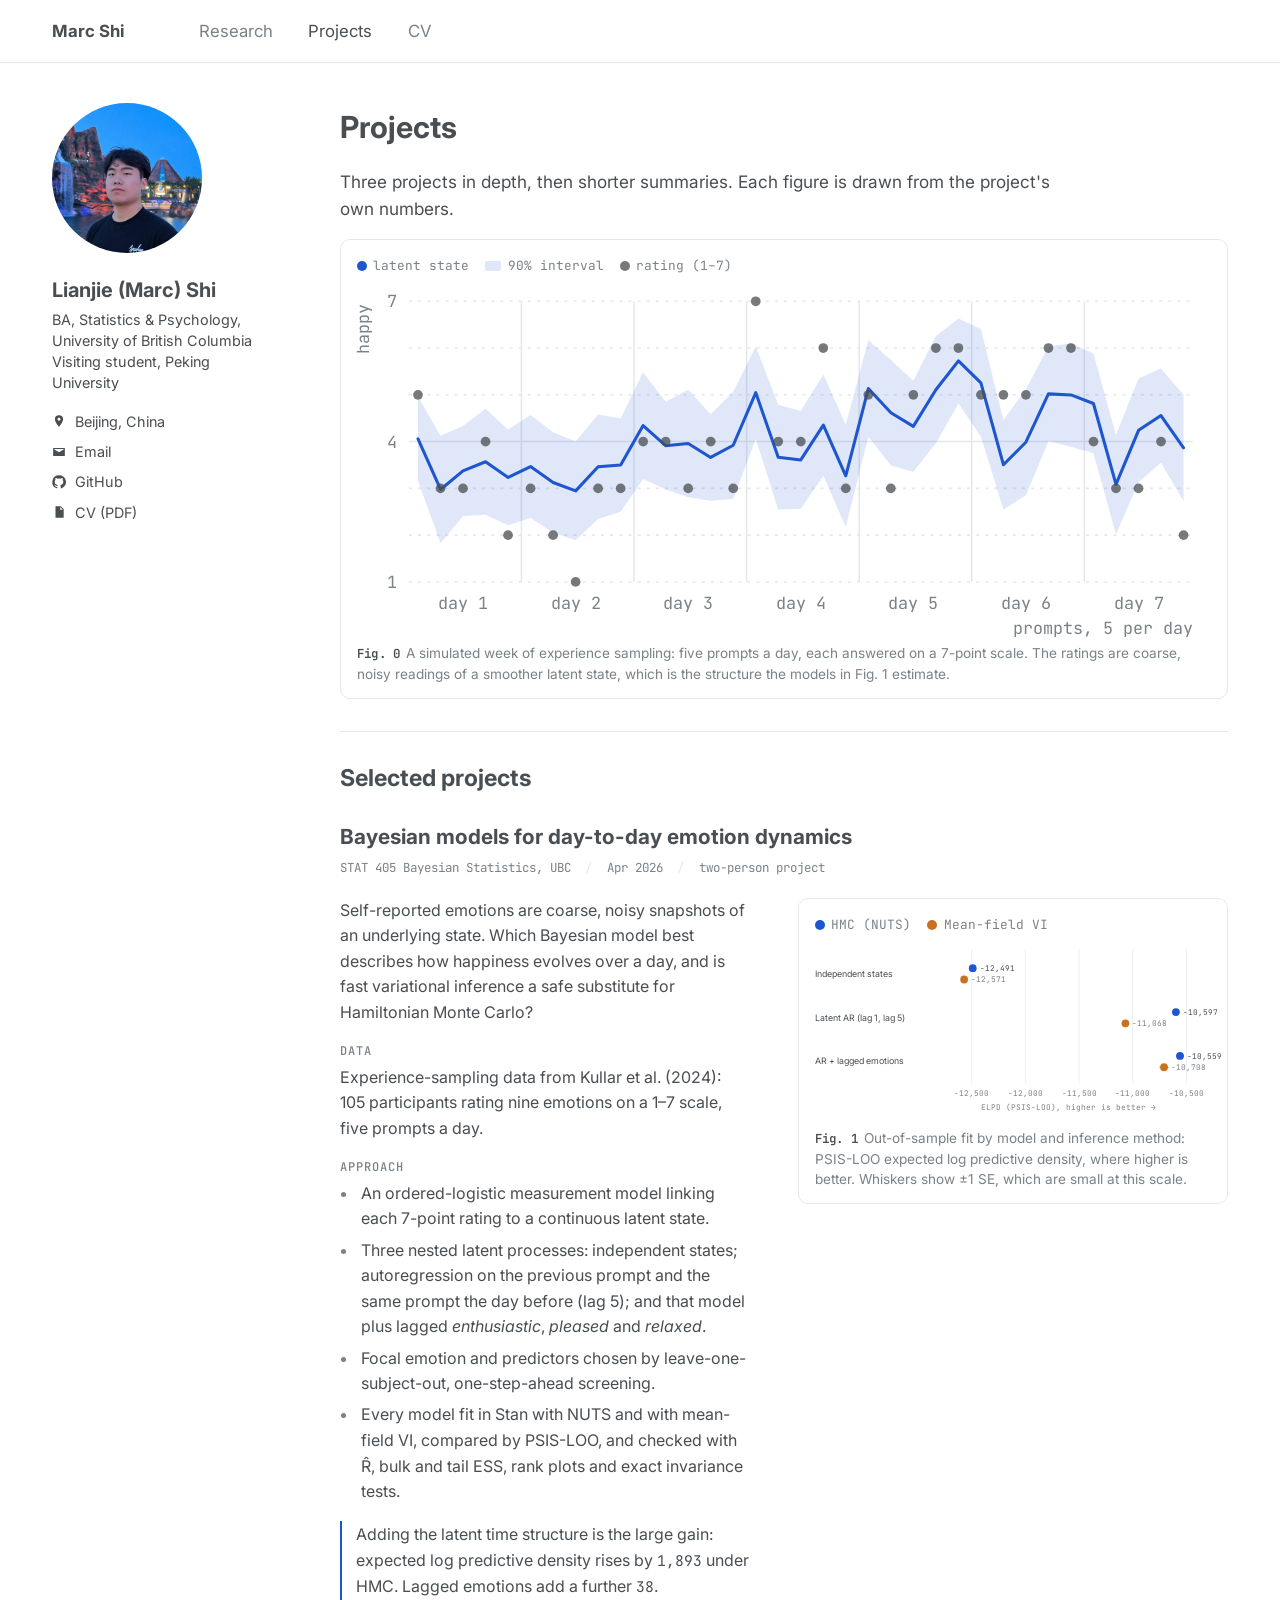
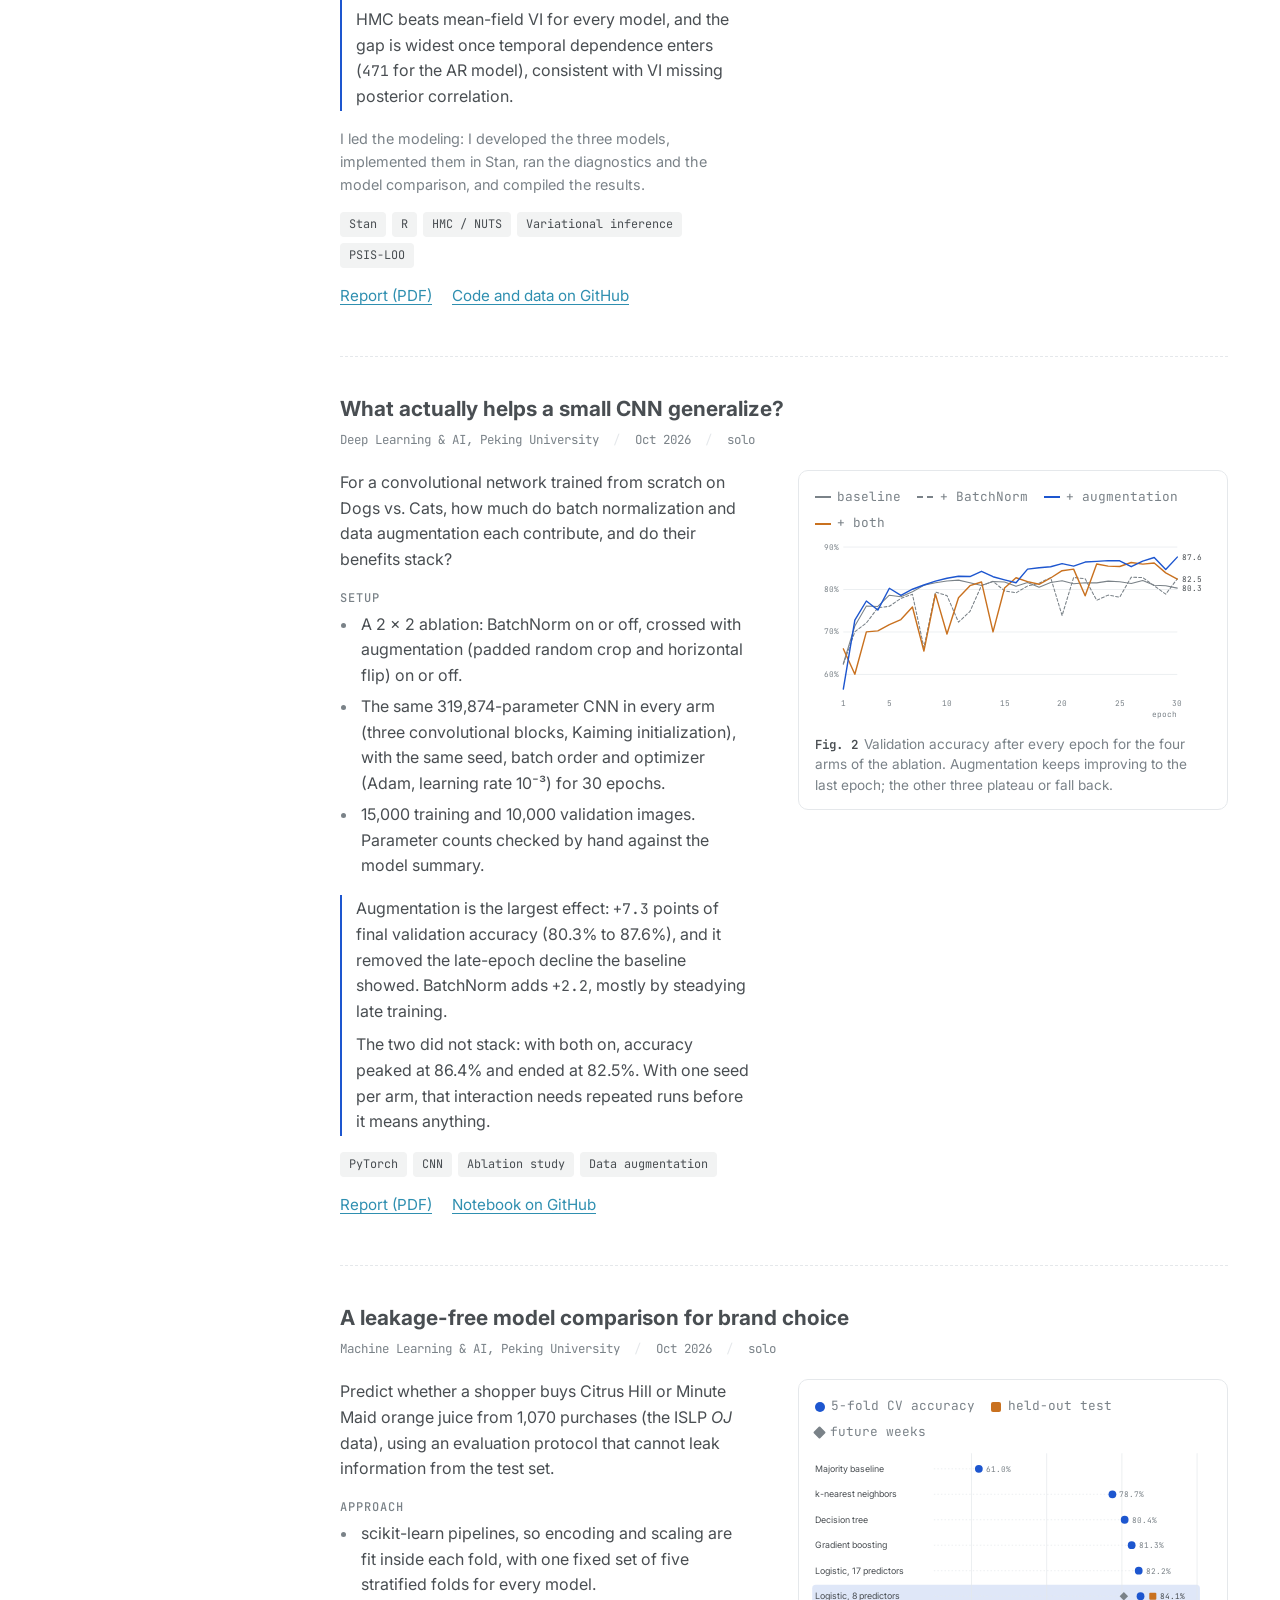
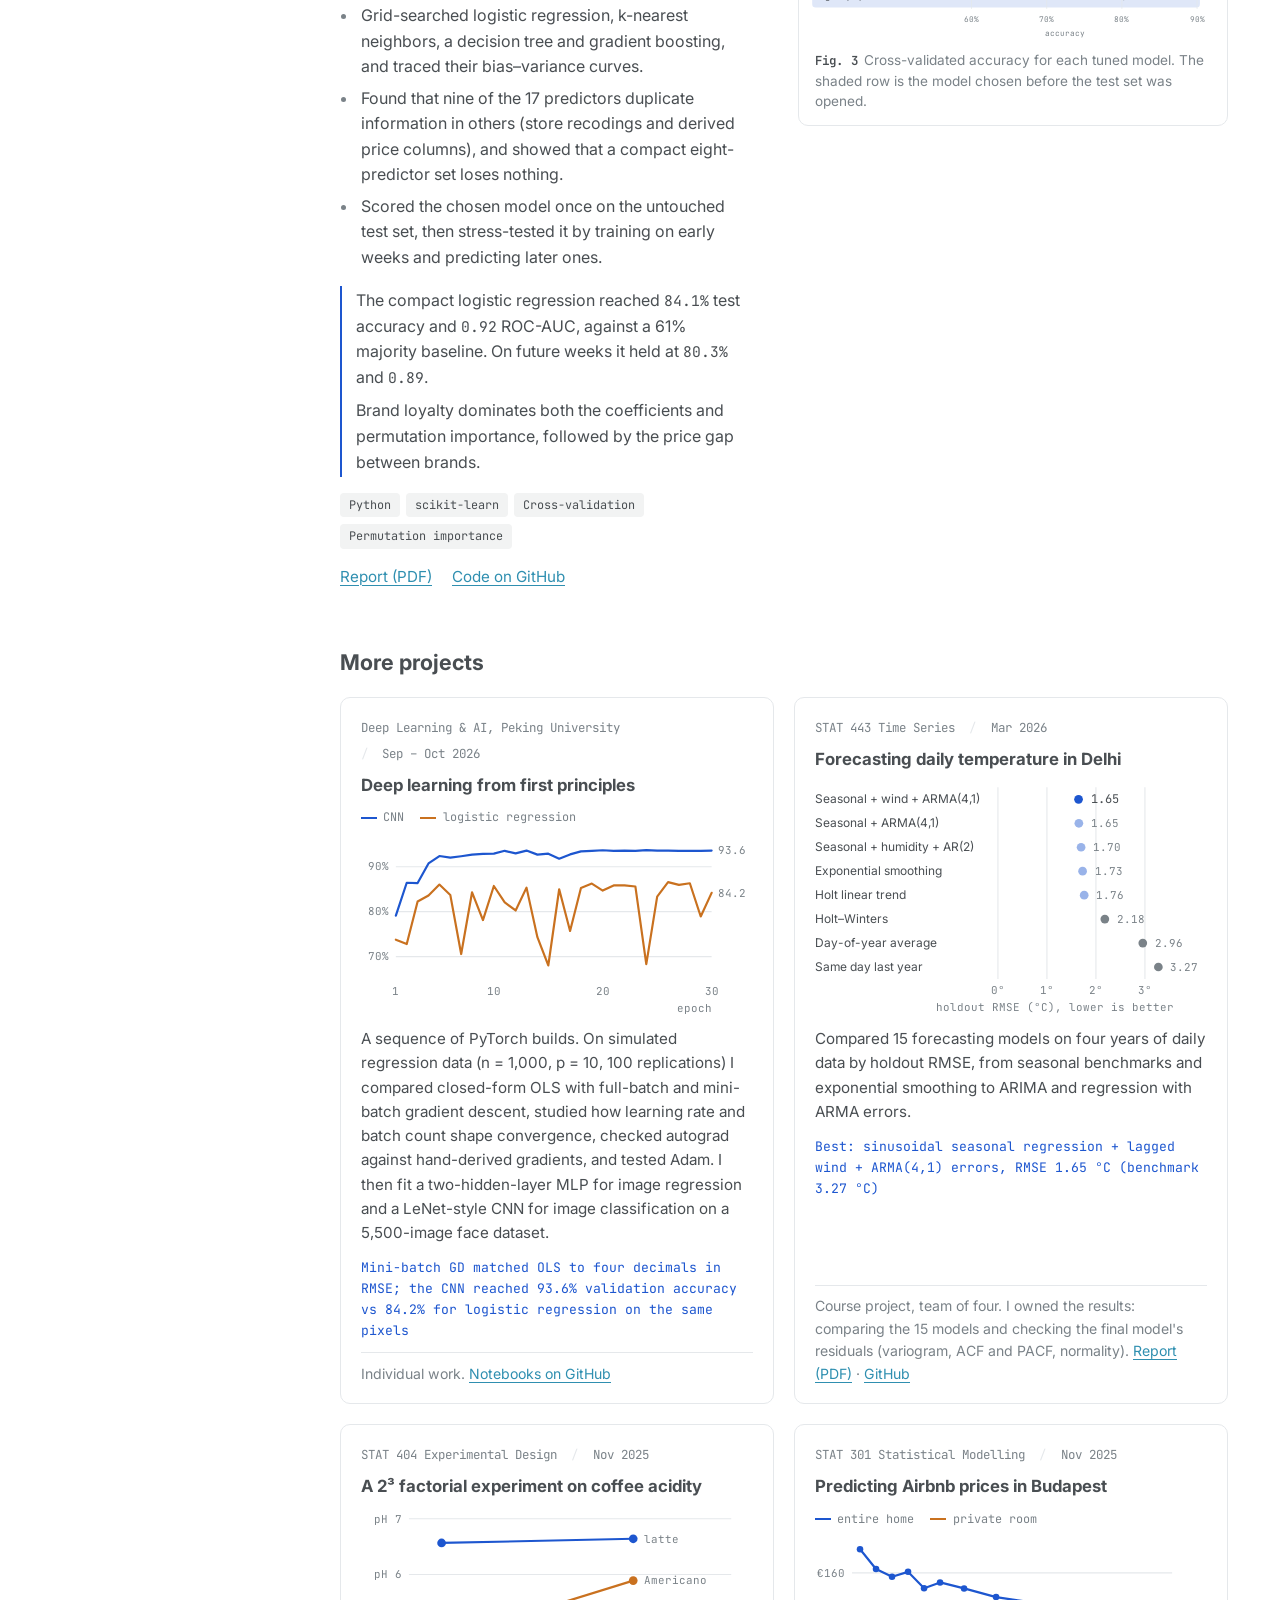
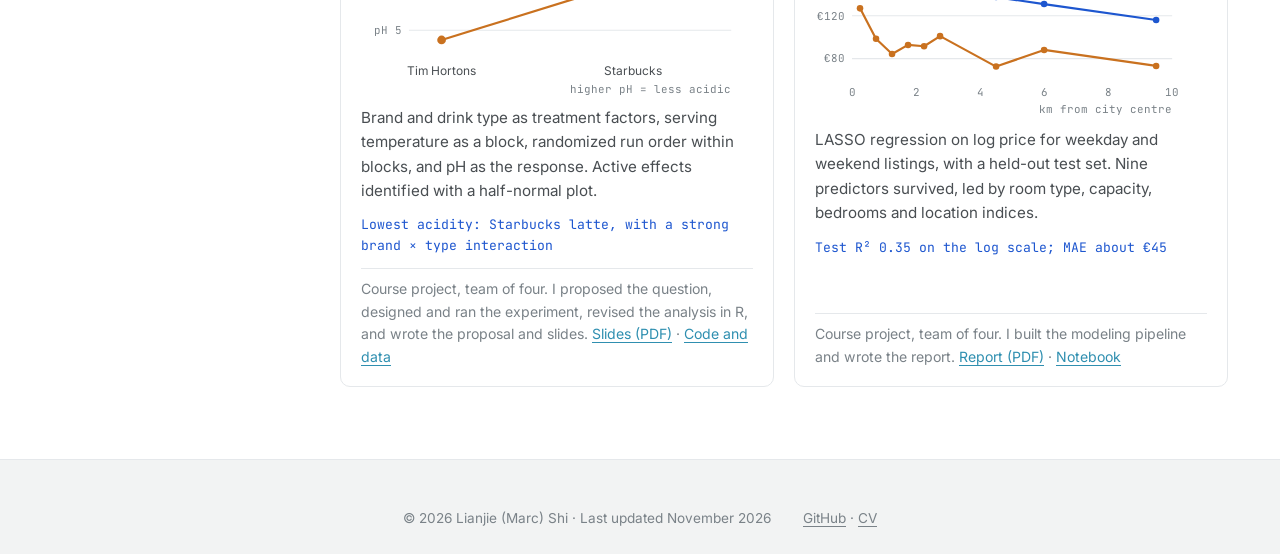
==== commit 5b4a3dbf: "Add profile photo to sidebar" ====
--- a/projects.html
+++ b/projects.html
@@ -14,7 +14,7 @@
 <header class="masthead"><div class="in"><a class="site" href="index.html">Marc Shi</a><nav aria-label="Pages"><a href="research.html">Research</a><a href="projects.html" aria-current="page">Projects</a><a href="Shi_Lianjie_CV.pdf">CV</a></nav></div></header>
 <div class="layout">
   <aside class="sidebar" aria-label="About Marc">
-      <div class="avatar" aria-hidden="true">LS</div>
+      <img class="avatar-img" src="images/profile.jpg" alt="Lianjie (Marc) Shi">
       <p class="name">Lianjie (Marc) Shi</p>
       <p class="role">BA, Statistics &amp; Psychology, University of British Columbia<br>Visiting student, Peking University</p>
       <ul>
